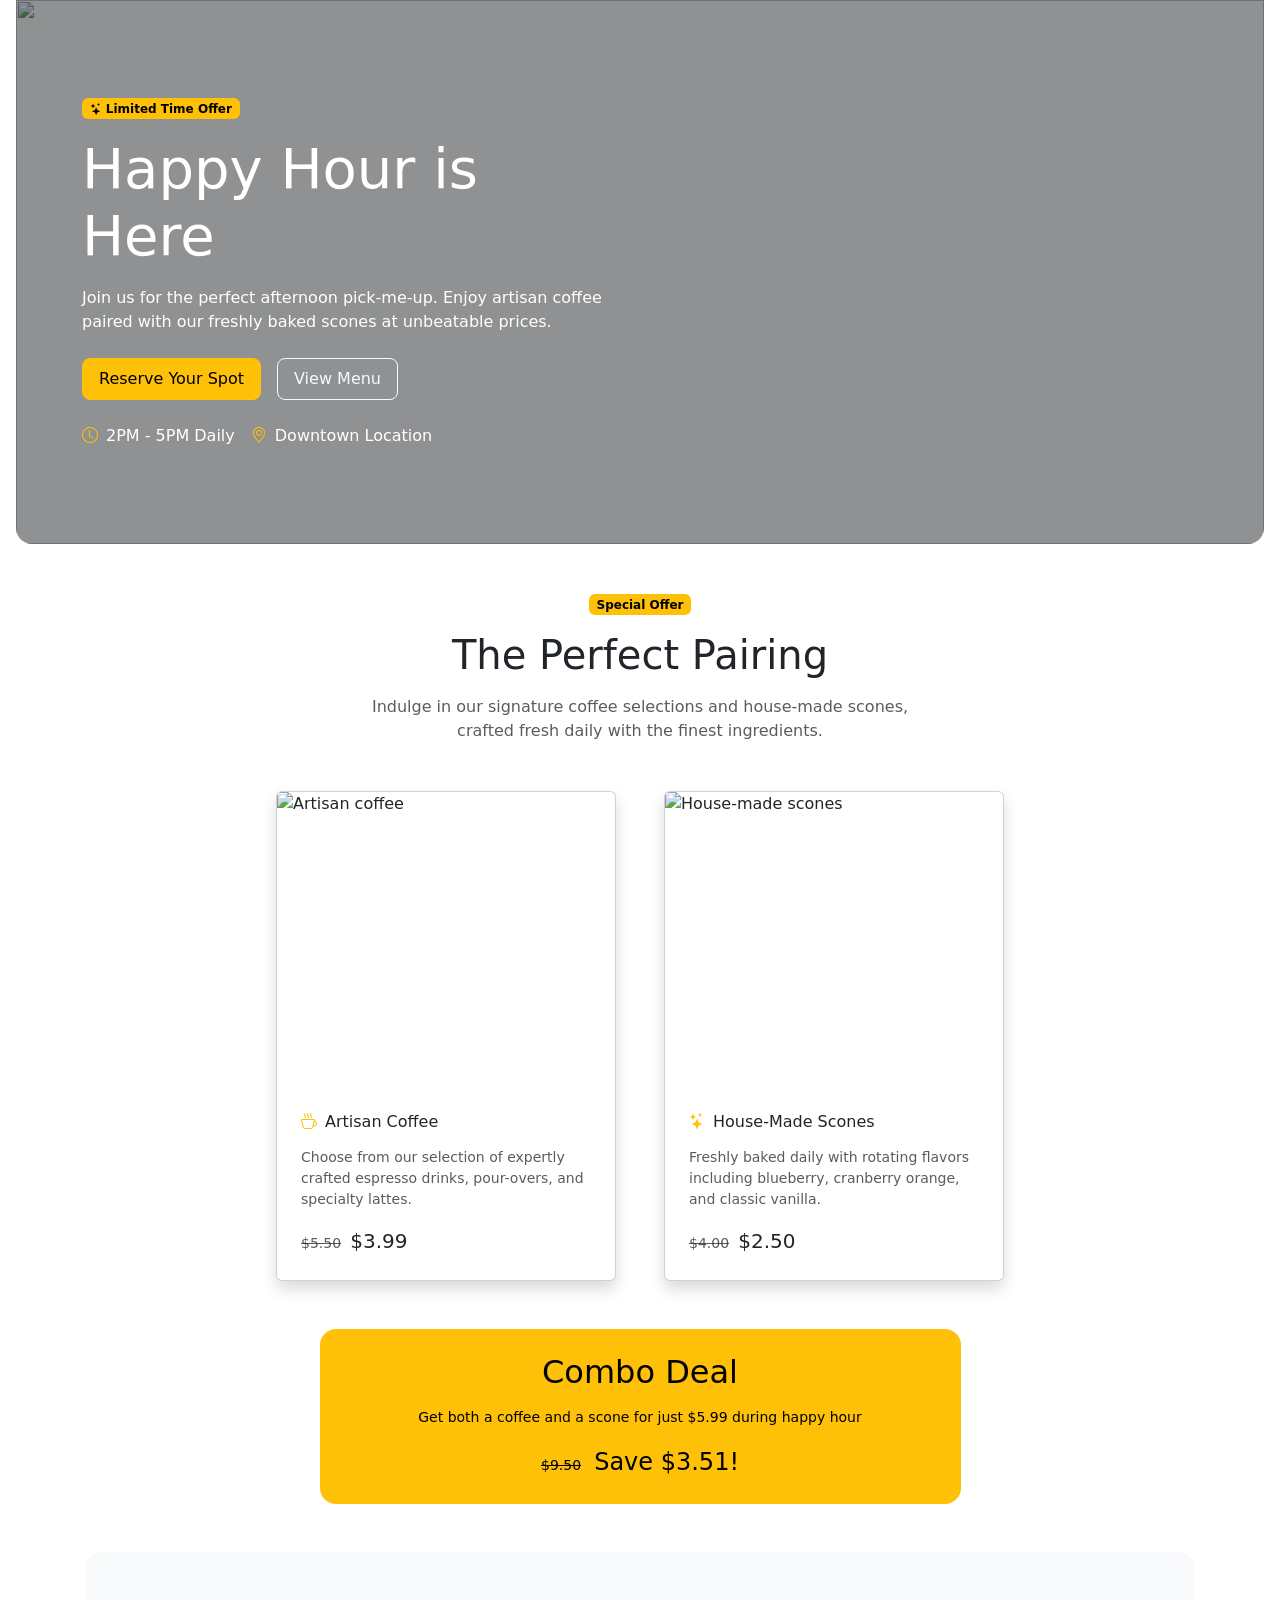
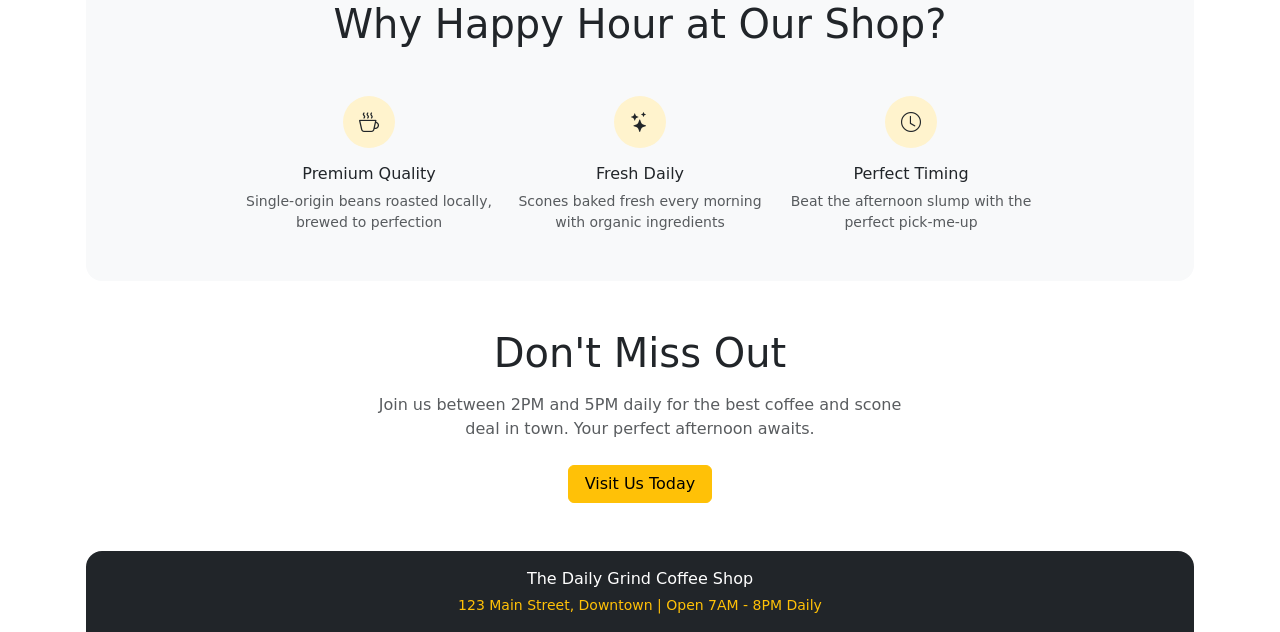
==== index.html @ 7a31ec3b "index!" ====
<!doctype html>
<html lang="en">
<head>
  <meta charset="utf-8">
  <meta name="viewport" content="width=device-width, initial-scale=1">
  <title>Happy Hour | The Daily Grind Coffee Shop</title>
  <!-- Bootstrap CSS: https://getbootstrap.com/docs/5.3/getting-started/introduction/ -->
  <link href="https://cdn.jsdelivr.net/npm/bootstrap@5.3.8/dist/css/bootstrap.min.css" rel="stylesheet">
  <!-- Bootstrap Icons: https://icons.getbootstrap.com/ -->
  <link href="https://cdn.jsdelivr.net/npm/bootstrap-icons@1.13.1/font/bootstrap-icons.min.css" rel="stylesheet">
</head>
<body>

  <!-- Hero
       Position utilities: https://getbootstrap.com/docs/5.3/utilities/position/
       Border radius utilities: https://getbootstrap.com/docs/5.3/utilities/borders/#radius -->
  <header class="position-relative overflow-hidden text-white rounded-bottom-4 mx-md-3">
    <!-- Object fit (background image): https://getbootstrap.com/docs/5.3/utilities/object-fit/ -->
    <img src="https://picsum.photos/1600/700?random=1" alt="" class="position-absolute top-0 start-0 w-100 h-100 object-fit-cover">
    <!-- Opacity (image overlay): https://getbootstrap.com/docs/5.3/utilities/opacity/ -->
    <div class="position-absolute top-0 start-0 w-100 h-100 bg-dark opacity-50"></div>

    <!-- Container: https://getbootstrap.com/docs/5.3/layout/containers/ -->
    <div class="container position-relative py-5">
      <!-- Grid: https://getbootstrap.com/docs/5.3/layout/grid/ -->
      <div class="row my-md-5">
        <div class="col-md-9 col-lg-6">
          <!-- Badge: https://getbootstrap.com/docs/5.3/components/badge/ -->
          <span class="badge text-bg-warning d-inline-flex align-items-center gap-1 mb-3">
            <!-- Icon: https://icons.getbootstrap.com/icons/stars/ -->
            <i class="bi bi-stars" aria-hidden="true"></i>
            Limited Time Offer
          </span>
          <!-- Display heading: https://getbootstrap.com/docs/5.3/content/typography/#display-headings -->
          <h1 class="display-4 mb-3">Happy Hour is Here</h1>
          <p class="mb-4">Join us for the perfect afternoon pick-me-up. Enjoy artisan coffee paired with our freshly baked scones at unbeatable prices.</p>

          <!-- Buttons: https://getbootstrap.com/docs/5.3/components/buttons/
               Stacked-to-row layout: https://getbootstrap.com/docs/5.3/components/buttons/#block-buttons -->
          <div class="d-grid d-sm-flex gap-3 mb-4">
            <a href="#" class="btn btn-warning btn-lg fs-6 px-3">Reserve Your Spot</a>
            <a href="#" class="btn btn-outline-light btn-lg fs-6 px-3">View Menu</a>
          </div>

          <!-- Unstyled list: https://getbootstrap.com/docs/5.3/content/typography/#unstyled
               Flex utilities: https://getbootstrap.com/docs/5.3/utilities/flex/ -->
          <ul class="list-unstyled d-flex flex-column flex-sm-row gap-3 mb-0">
            <li class="d-flex align-items-center gap-2">
              <!-- Icon: https://icons.getbootstrap.com/icons/clock/ -->
              <i class="bi bi-clock text-warning" aria-hidden="true"></i>
              2PM - 5PM Daily
            </li>
            <li class="d-flex align-items-center gap-2">
              <!-- Icon: https://icons.getbootstrap.com/icons/geo-alt/ -->
              <i class="bi bi-geo-alt text-warning" aria-hidden="true"></i>
              Downtown Location
            </li>
          </ul>
        </div>
      </div>
    </div>
  </header>

  <main>
    <!-- The Perfect Pairing
         Container: https://getbootstrap.com/docs/5.3/layout/containers/ -->
    <section class="container py-5">
      <!-- Grid: https://getbootstrap.com/docs/5.3/layout/grid/ -->
      <div class="row justify-content-center text-center mb-4 mb-md-5">
        <div class="col-md-8 col-lg-6">
          <!-- Badge: https://getbootstrap.com/docs/5.3/components/badge/ -->
          <span class="badge text-bg-warning mb-3">Special Offer</span>
          <!-- Display heading: https://getbootstrap.com/docs/5.3/content/typography/#display-headings -->
          <h2 class="display-6 mb-3">The Perfect Pairing</h2>
          <p class="text-body-secondary mb-0">Indulge in our signature coffee selections and house-made scones, crafted fresh daily with the finest ingredients.</p>
        </div>
      </div>

      <!-- Grid gutters: https://getbootstrap.com/docs/5.3/layout/gutters/ -->
      <div class="row justify-content-center g-4 gx-lg-5">
        <div class="col-md-6 col-lg-4">
          <!-- Card: https://getbootstrap.com/docs/5.3/components/card/
               Shadows: https://getbootstrap.com/docs/5.3/utilities/shadows/ -->
          <article class="card h-100 shadow">
            <!-- Responsive image: https://getbootstrap.com/docs/5.3/content/images/#responsive-images -->
            <img src="https://picsum.photos/640/560?random=2" width="640" height="560" alt="Artisan coffee" class="card-img-top img-fluid">
            <div class="card-body p-4">
              <h3 class="card-title h6 d-flex align-items-center gap-2 mb-3">
                <!-- Icon: https://icons.getbootstrap.com/icons/cup-hot/ -->
                <i class="bi bi-cup-hot text-warning" aria-hidden="true"></i>
                Artisan Coffee
              </h3>
              <p class="card-text text-body-secondary small">Choose from our selection of expertly crafted espresso drinks, pour-overs, and specialty lattes.</p>
              <!-- Inline text elements (s, small): https://getbootstrap.com/docs/5.3/content/typography/#inline-text-elements -->
              <p class="mb-0">
                <s class="small text-body-secondary">$5.50</s>
                <span class="fs-5 ms-1">$3.99</span>
              </p>
            </div>
          </article>
        </div>

        <div class="col-md-6 col-lg-4">
          <!-- Card: https://getbootstrap.com/docs/5.3/components/card/
               Shadows: https://getbootstrap.com/docs/5.3/utilities/shadows/ -->
          <article class="card h-100 shadow">
            <!-- Responsive image: https://getbootstrap.com/docs/5.3/content/images/#responsive-images -->
            <img src="https://picsum.photos/640/560?random=3" width="640" height="560" alt="House-made scones" class="card-img-top img-fluid">
            <div class="card-body p-4">
              <h3 class="card-title h6 d-flex align-items-center gap-2 mb-3">
                <!-- Icon: https://icons.getbootstrap.com/icons/stars/ -->
                <i class="bi bi-stars text-warning" aria-hidden="true"></i>
                House-Made Scones
              </h3>
              <p class="card-text text-body-secondary small">Freshly baked daily with rotating flavors including blueberry, cranberry orange, and classic vanilla.</p>
              <!-- Inline text elements (s, small): https://getbootstrap.com/docs/5.3/content/typography/#inline-text-elements -->
              <p class="mb-0">
                <s class="small text-body-secondary">$4.00</s>
                <span class="fs-5 ms-1">$2.50</span>
              </p>
            </div>
          </article>
        </div>
      </div>

      <!-- Combo Deal
           Grid: https://getbootstrap.com/docs/5.3/layout/grid/ -->
      <div class="row justify-content-center mt-5">
        <div class="col-md-10 col-lg-7">
          <!-- Color and background helper (text-bg-warning): https://getbootstrap.com/docs/5.3/helpers/color-background/ -->
          <div class="text-bg-warning rounded-4 text-center p-4">
            <h2 class="h2 fw-normal mb-3">Combo Deal</h2>
            <p class="small mb-3">Get both a coffee and a scone for just $5.99 during happy hour</p>
            <!-- Inline text elements (s, small): https://getbootstrap.com/docs/5.3/content/typography/#inline-text-elements -->
            <p class="mb-0">
              <s class="small">$9.50</s>
              <span class="fs-4 ms-2">Save $3.51!</span>
            </p>
          </div>
        </div>
      </div>
    </section>

    <!-- Why Happy Hour
         Responsive container: https://getbootstrap.com/docs/5.3/layout/containers/#responsive-containers -->
    <section class="container-md px-0 px-md-3">
      <!-- Background utilities: https://getbootstrap.com/docs/5.3/utilities/background/ -->
      <div class="bg-body-tertiary rounded-4 text-center px-4 py-4 py-md-5">
        <!-- Display heading: https://getbootstrap.com/docs/5.3/content/typography/#display-headings -->
        <h2 class="display-6 mb-4 mb-md-5">Why Happy Hour at Our Shop?</h2>
        <!-- Grid: https://getbootstrap.com/docs/5.3/layout/grid/ -->
        <div class="row g-4 justify-content-center">
          <div class="col-md-4 col-lg-3">
            <!-- Icon: https://icons.getbootstrap.com/icons/cup-hot/
                 Icon circle (rounded-circle): https://getbootstrap.com/docs/5.3/utilities/borders/#radius -->
            <div class="d-inline-flex align-items-center justify-content-center rounded-circle bg-warning-subtle p-3 mb-3">
              <i class="bi bi-cup-hot fs-5 lh-1 d-flex" aria-hidden="true"></i>
            </div>
            <h3 class="h6">Premium Quality</h3>
            <p class="text-body-secondary small mb-0">Single-origin beans roasted locally, brewed to perfection</p>
          </div>
          <div class="col-md-4 col-lg-3">
            <!-- Icon: https://icons.getbootstrap.com/icons/stars/
                 Icon circle (rounded-circle): https://getbootstrap.com/docs/5.3/utilities/borders/#radius -->
            <div class="d-inline-flex align-items-center justify-content-center rounded-circle bg-warning-subtle p-3 mb-3">
              <i class="bi bi-stars fs-5 lh-1 d-flex" aria-hidden="true"></i>
            </div>
            <h3 class="h6">Fresh Daily</h3>
            <p class="text-body-secondary small mb-0">Scones baked fresh every morning with organic ingredients</p>
          </div>
          <div class="col-md-4 col-lg-3">
            <!-- Icon: https://icons.getbootstrap.com/icons/clock/
                 Icon circle (rounded-circle): https://getbootstrap.com/docs/5.3/utilities/borders/#radius -->
            <div class="d-inline-flex align-items-center justify-content-center rounded-circle bg-warning-subtle p-3 mb-3">
              <i class="bi bi-clock fs-5 lh-1 d-flex" aria-hidden="true"></i>
            </div>
            <h3 class="h6">Perfect Timing</h3>
            <p class="text-body-secondary small mb-0">Beat the afternoon slump with the perfect pick-me-up</p>
          </div>
        </div>
      </div>
    </section>

    <!-- Don't Miss Out
         Container: https://getbootstrap.com/docs/5.3/layout/containers/ -->
    <section class="container text-center py-5">
      <!-- Grid: https://getbootstrap.com/docs/5.3/layout/grid/ -->
      <div class="row justify-content-center">
        <div class="col-md-8 col-lg-6">
          <!-- Display heading: https://getbootstrap.com/docs/5.3/content/typography/#display-headings -->
          <h2 class="display-6 mb-3">Don't Miss Out</h2>
          <p class="text-body-secondary mb-4">Join us between 2PM and 5PM daily for the best coffee and scone deal in town. Your perfect afternoon awaits.</p>
          <!-- Button: https://getbootstrap.com/docs/5.3/components/buttons/ -->
          <a href="#" class="btn btn-warning px-3">Visit Us Today</a>
        </div>
      </div>
    </section>
  </main>

  <!-- Footer
       Responsive container: https://getbootstrap.com/docs/5.3/layout/containers/#responsive-containers -->
  <footer class="container-md px-0 px-md-3">
    <!-- Color and background helper (text-bg-dark): https://getbootstrap.com/docs/5.3/helpers/color-background/ -->
    <div class="text-bg-dark rounded-top-4 text-center px-3 py-3">
      <p class="mb-1">The Daily Grind Coffee Shop</p>
      <p class="small text-warning mb-0">123 Main Street, Downtown | Open 7AM - 8PM Daily</p>
    </div>
  </footer>

</body>
</html>
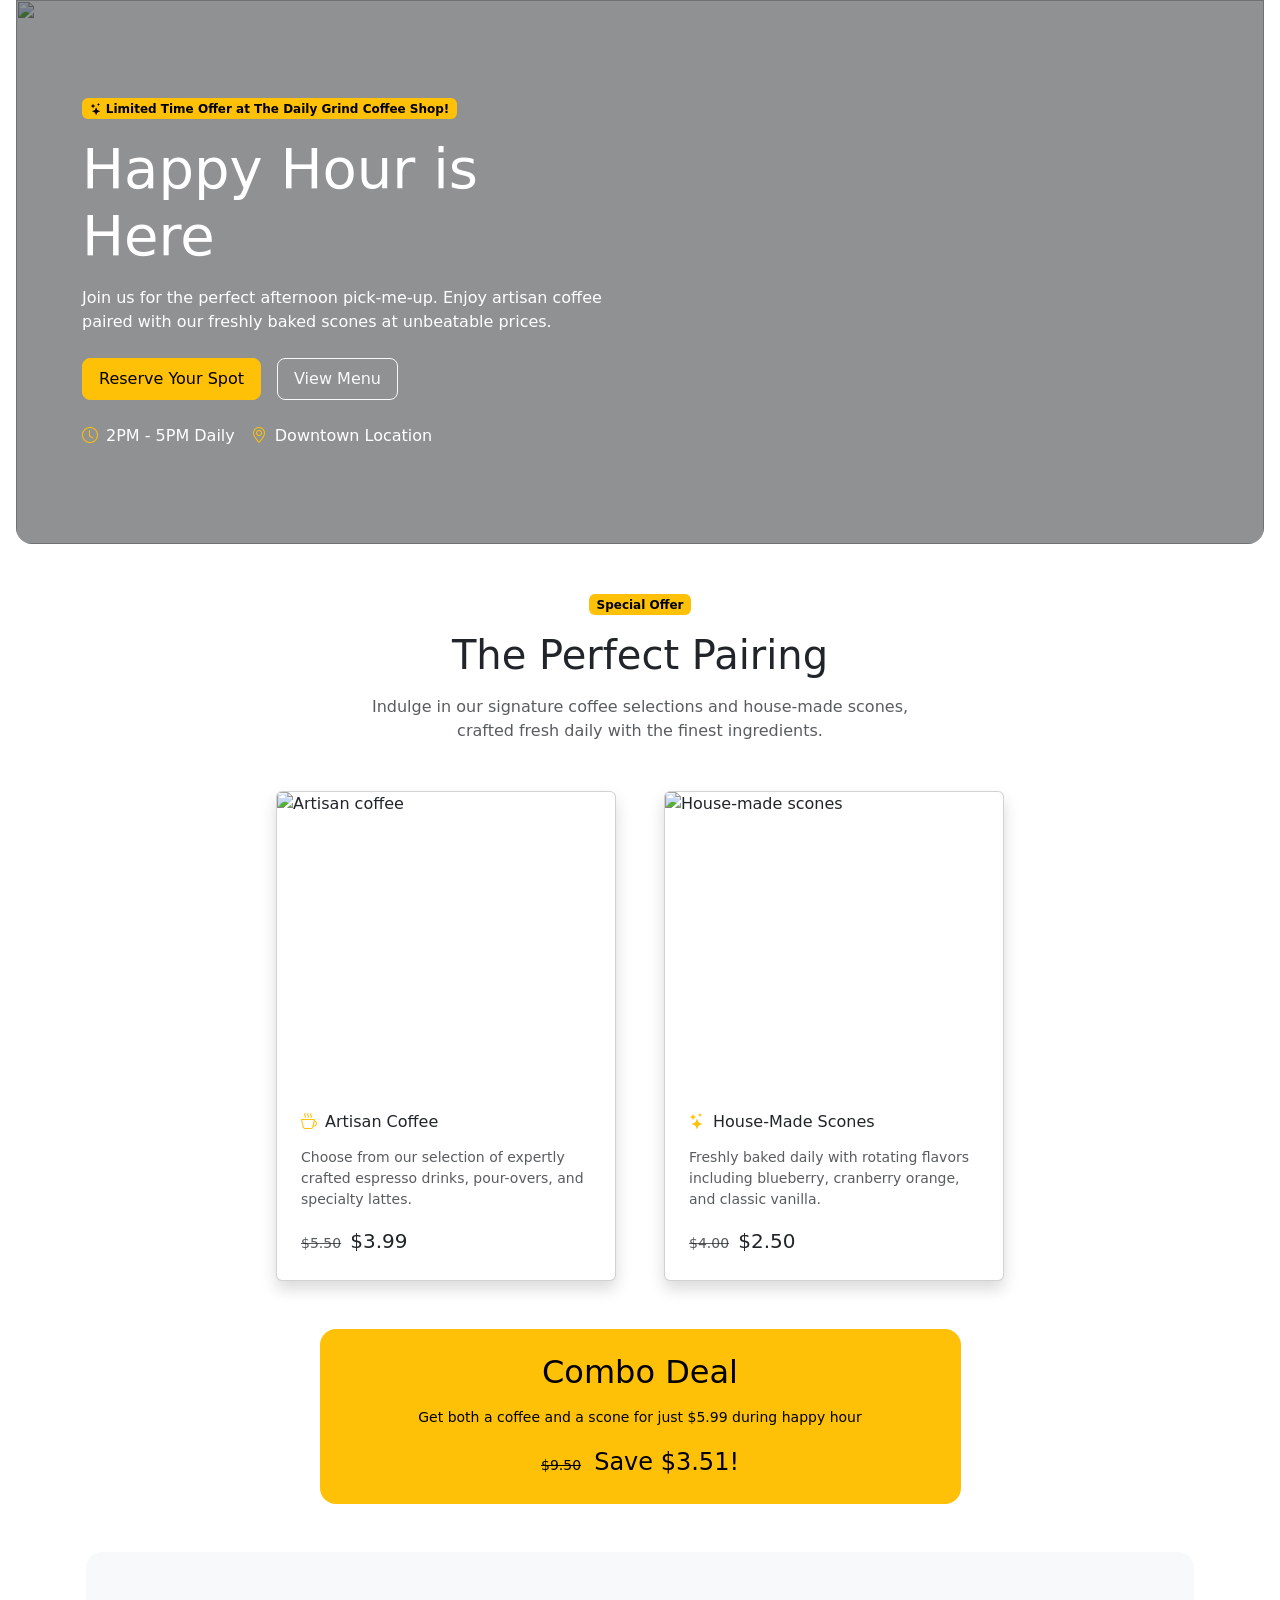
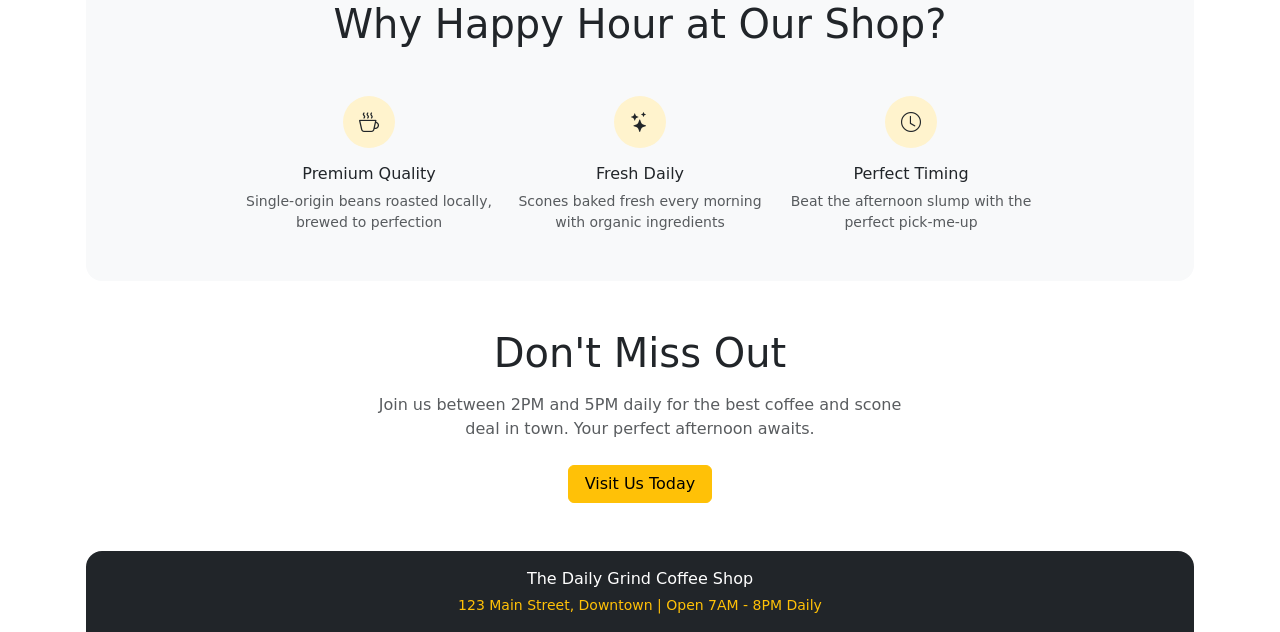
==== commit ec79e3d3: "hgh" ====
--- a/index.html
+++ b/index.html
@@ -8,7 +8,10 @@
   <link href="https://cdn.jsdelivr.net/npm/bootstrap@5.3.8/dist/css/bootstrap.min.css" rel="stylesheet">
   <!-- Bootstrap Icons: https://icons.getbootstrap.com/ -->
   <link href="https://cdn.jsdelivr.net/npm/bootstrap-icons@1.13.1/font/bootstrap-icons.min.css" rel="stylesheet">
-</head>
+  <!--Aladin as logo, LINE Seed JP as body-->
+  <link rel="preconnect" href="https://fonts.googleapis.com">
+<link rel="preconnect" href="https://fonts.gstatic.com" crossorigin>
+<link href="https://fonts.googleapis.com/css2?family=Aladin&family=LINE+Seed+JP&display=swap" rel="stylesheet">
 <body>
 
   <!-- Hero
@@ -29,7 +32,7 @@
           <span class="badge text-bg-warning d-inline-flex align-items-center gap-1 mb-3">
             <!-- Icon: https://icons.getbootstrap.com/icons/stars/ -->
             <i class="bi bi-stars" aria-hidden="true"></i>
-            Limited Time Offer
+            Limited Time Offer at The Daily Grind Coffee Shop!
           </span>
           <!-- Display heading: https://getbootstrap.com/docs/5.3/content/typography/#display-headings -->
           <h1 class="display-4 mb-3">Happy Hour is Here</h1>
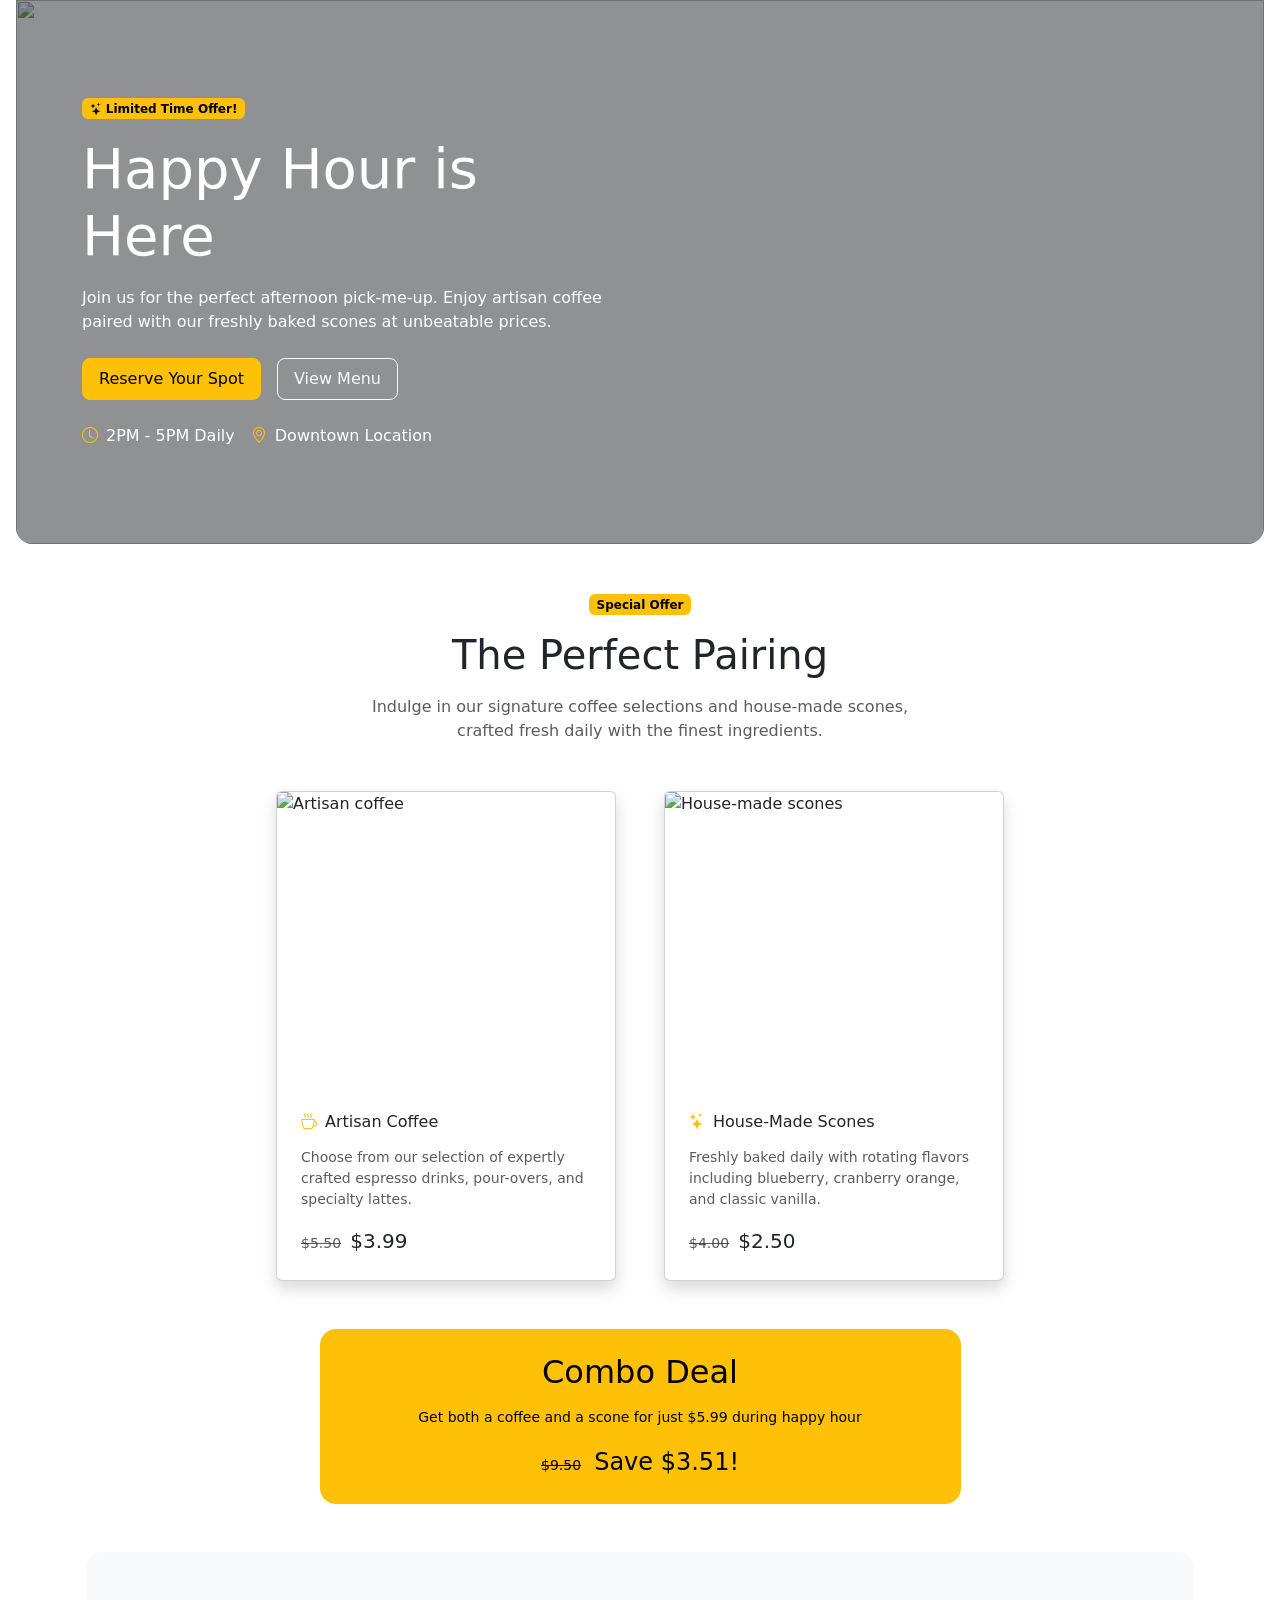
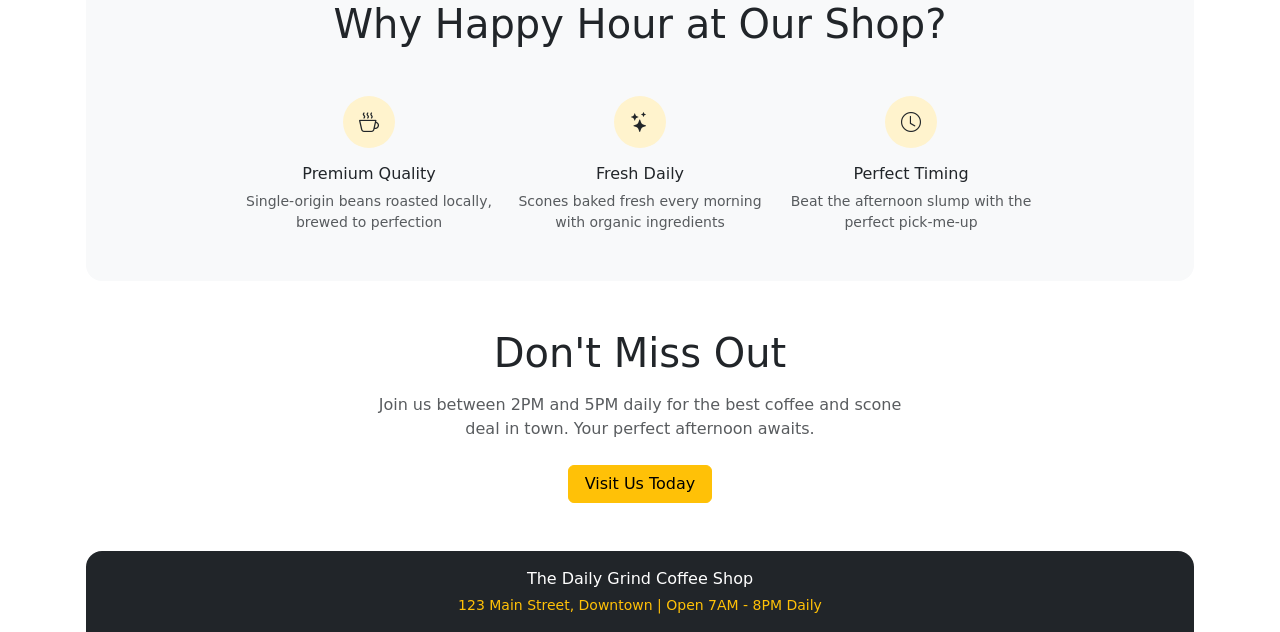
==== commit d237ec54: "again" ====
--- a/index.html
+++ b/index.html
@@ -32,7 +32,7 @@
           <span class="badge text-bg-warning d-inline-flex align-items-center gap-1 mb-3">
             <!-- Icon: https://icons.getbootstrap.com/icons/stars/ -->
             <i class="bi bi-stars" aria-hidden="true"></i>
-            Limited Time Offer at The Daily Grind Coffee Shop!
+            Limited Time Offer!
           </span>
           <!-- Display heading: https://getbootstrap.com/docs/5.3/content/typography/#display-headings -->
           <h1 class="display-4 mb-3">Happy Hour is Here</h1>
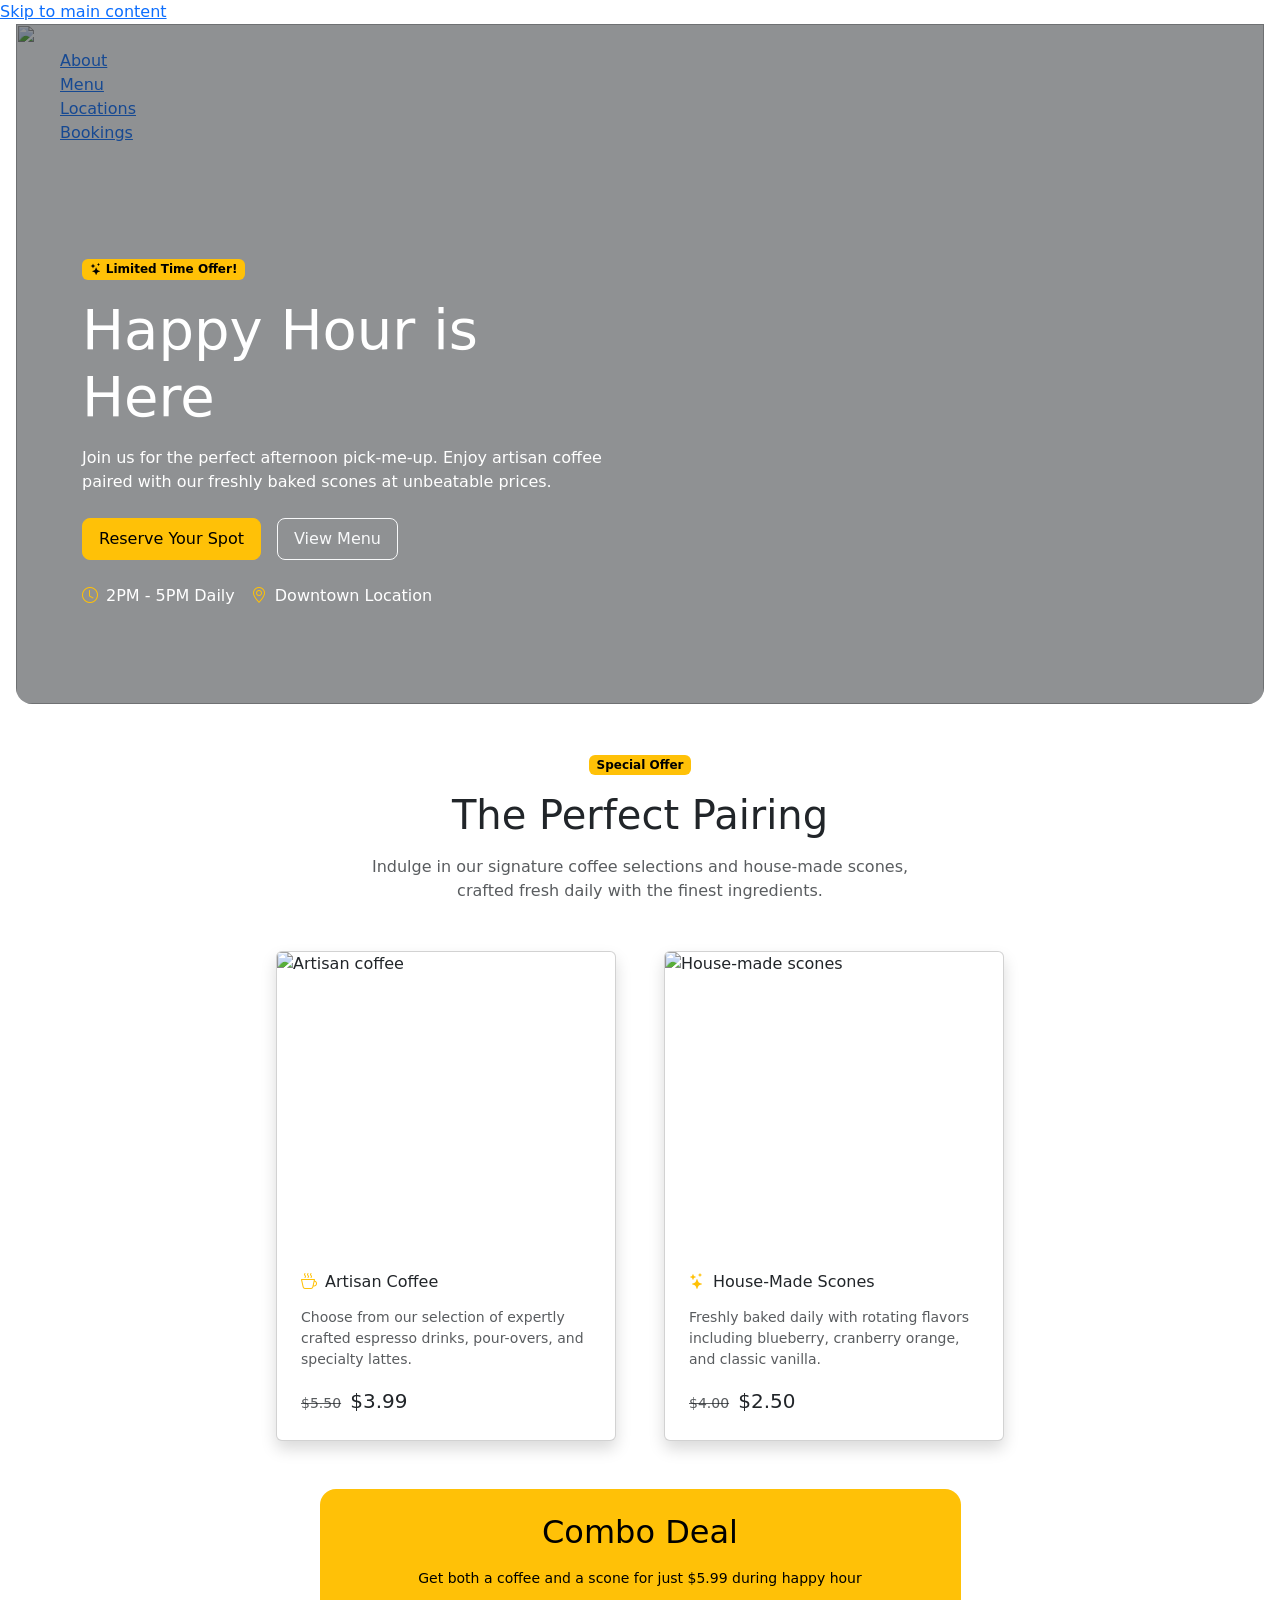
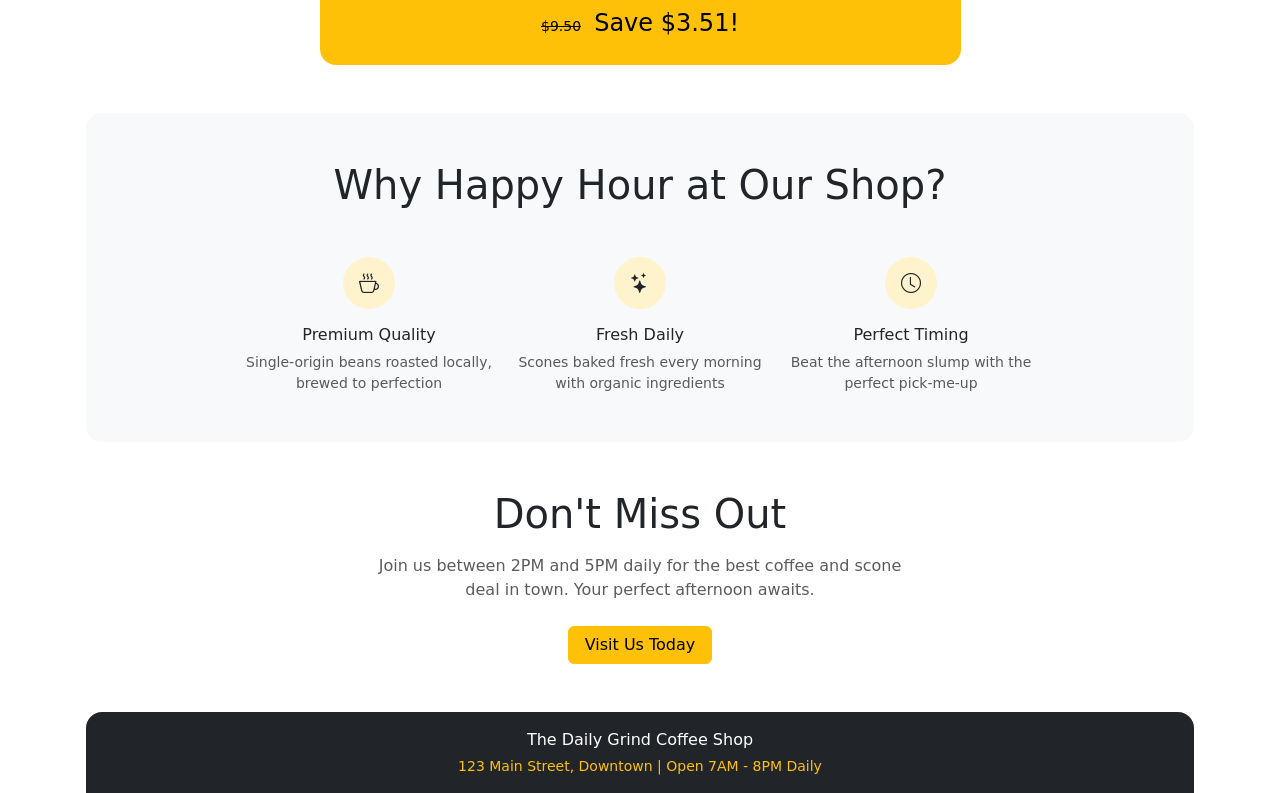
==== commit 3c7f8198: "gjksd i have to organize the css" ====
--- a/index.html
+++ b/index.html
@@ -1,5 +1,6 @@
 <!doctype html>
 <html lang="en">
+
 <head>
   <meta charset="utf-8">
   <meta name="viewport" content="width=device-width, initial-scale=1">
@@ -10,16 +11,55 @@
   <link href="https://cdn.jsdelivr.net/npm/bootstrap-icons@1.13.1/font/bootstrap-icons.min.css" rel="stylesheet">
   <!--Aladin as logo, LINE Seed JP as body-->
   <link rel="preconnect" href="https://fonts.googleapis.com">
-<link rel="preconnect" href="https://fonts.gstatic.com" crossorigin>
-<link href="https://fonts.googleapis.com/css2?family=Aladin&family=LINE+Seed+JP&display=swap" rel="stylesheet">
+  <link rel="preconnect" href="https://fonts.gstatic.com" crossorigin>
+  <link href="https://fonts.googleapis.com/css2?family=Aladin&family=LINE+Seed+JP&display=swap" rel="stylesheet">
+
 <body>
 
   <!-- Hero
        Position utilities: https://getbootstrap.com/docs/5.3/utilities/position/
        Border radius utilities: https://getbootstrap.com/docs/5.3/utilities/borders/#radius -->
+  <a class="skip" href="#main">Skip to main content</a>
   <header class="position-relative overflow-hidden text-white rounded-bottom-4 mx-md-3">
+    <span>
+      <!--define logo-->
+      <div class="container-fluid">
+        <a class="navbar-brand" href="#">Daily Grind Coffee</a>
+        <button class="btn-icon navbar-toggler" type="button" data-bs-toggle="drawer" data-bs-target="#navbarsExample04"
+          aria-controls="navbarsExample04" aria-expanded="false" aria-label="Toggle navigation">
+          <span class="navbar-toggler-icon" aria-hidden="true"></span>
+        </button>
+
+        <nav aria-label="Primary">
+          <ul id="primary-menu">
+            <li><a href="about.html">About</a></li>
+            <li><a href="#">Menu</a></li>
+            <li><a href="#">Locations</a></li>
+            <li><a href="#">Bookings</a></li>
+          </ul>
+
+          <dialog class="drawer drawer-end" tabindex="-1" id="navbarsExample04" aria-label="Navigation">
+            <ul class="navbar-nav me-auto mb-2 md:mb-0">
+              <li class="nav-item">
+                <a class="nav-link active" href="about.html">About</a>
+              </li>
+              <li class="nav-item active">
+                <a class="nav-link" href="#">Menu</a></li>
+              <li class="nav-item">
+                <a class="nav-link active" href="#">Locations</a>
+              </li>
+              <li class="nav-item active">
+                <a class="nav-link active" href="#">Bookings</a>
+              </li>
+            </ul>
+          </dialog>
+      </div>
+      </nav>
+      </div>
+    </span>
     <!-- Object fit (background image): https://getbootstrap.com/docs/5.3/utilities/object-fit/ -->
-    <img src="https://picsum.photos/1600/700?random=1" alt="" class="position-absolute top-0 start-0 w-100 h-100 object-fit-cover">
+    <img src="https://picsum.photos/1600/700?random=1" alt=""
+      class="position-absolute top-0 start-0 w-100 h-100 object-fit-cover">
     <!-- Opacity (image overlay): https://getbootstrap.com/docs/5.3/utilities/opacity/ -->
     <div class="position-absolute top-0 start-0 w-100 h-100 bg-dark opacity-50"></div>
 
@@ -36,7 +76,8 @@
           </span>
           <!-- Display heading: https://getbootstrap.com/docs/5.3/content/typography/#display-headings -->
           <h1 class="display-4 mb-3">Happy Hour is Here</h1>
-          <p class="mb-4">Join us for the perfect afternoon pick-me-up. Enjoy artisan coffee paired with our freshly baked scones at unbeatable prices.</p>
+          <p class="mb-4">Join us for the perfect afternoon pick-me-up. Enjoy artisan coffee paired with our freshly
+            baked scones at unbeatable prices.</p>
 
           <!-- Buttons: https://getbootstrap.com/docs/5.3/components/buttons/
                Stacked-to-row layout: https://getbootstrap.com/docs/5.3/components/buttons/#block-buttons -->
@@ -75,7 +116,8 @@
           <span class="badge text-bg-warning mb-3">Special Offer</span>
           <!-- Display heading: https://getbootstrap.com/docs/5.3/content/typography/#display-headings -->
           <h2 class="display-6 mb-3">The Perfect Pairing</h2>
-          <p class="text-body-secondary mb-0">Indulge in our signature coffee selections and house-made scones, crafted fresh daily with the finest ingredients.</p>
+          <p class="text-body-secondary mb-0">Indulge in our signature coffee selections and house-made scones, crafted
+            fresh daily with the finest ingredients.</p>
         </div>
       </div>
 
@@ -86,14 +128,16 @@
                Shadows: https://getbootstrap.com/docs/5.3/utilities/shadows/ -->
           <article class="card h-100 shadow">
             <!-- Responsive image: https://getbootstrap.com/docs/5.3/content/images/#responsive-images -->
-            <img src="https://picsum.photos/640/560?random=2" width="640" height="560" alt="Artisan coffee" class="card-img-top img-fluid">
+            <img src="https://picsum.photos/640/560?random=2" width="640" height="560" alt="Artisan coffee"
+              class="card-img-top img-fluid">
             <div class="card-body p-4">
               <h3 class="card-title h6 d-flex align-items-center gap-2 mb-3">
                 <!-- Icon: https://icons.getbootstrap.com/icons/cup-hot/ -->
                 <i class="bi bi-cup-hot text-warning" aria-hidden="true"></i>
                 Artisan Coffee
               </h3>
-              <p class="card-text text-body-secondary small">Choose from our selection of expertly crafted espresso drinks, pour-overs, and specialty lattes.</p>
+              <p class="card-text text-body-secondary small">Choose from our selection of expertly crafted espresso
+                drinks, pour-overs, and specialty lattes.</p>
               <!-- Inline text elements (s, small): https://getbootstrap.com/docs/5.3/content/typography/#inline-text-elements -->
               <p class="mb-0">
                 <s class="small text-body-secondary">$5.50</s>
@@ -108,14 +152,16 @@
                Shadows: https://getbootstrap.com/docs/5.3/utilities/shadows/ -->
           <article class="card h-100 shadow">
             <!-- Responsive image: https://getbootstrap.com/docs/5.3/content/images/#responsive-images -->
-            <img src="https://picsum.photos/640/560?random=3" width="640" height="560" alt="House-made scones" class="card-img-top img-fluid">
+            <img src="https://picsum.photos/640/560?random=3" width="640" height="560" alt="House-made scones"
+              class="card-img-top img-fluid">
             <div class="card-body p-4">
               <h3 class="card-title h6 d-flex align-items-center gap-2 mb-3">
                 <!-- Icon: https://icons.getbootstrap.com/icons/stars/ -->
                 <i class="bi bi-stars text-warning" aria-hidden="true"></i>
                 House-Made Scones
               </h3>
-              <p class="card-text text-body-secondary small">Freshly baked daily with rotating flavors including blueberry, cranberry orange, and classic vanilla.</p>
+              <p class="card-text text-body-secondary small">Freshly baked daily with rotating flavors including
+                blueberry, cranberry orange, and classic vanilla.</p>
               <!-- Inline text elements (s, small): https://getbootstrap.com/docs/5.3/content/typography/#inline-text-elements -->
               <p class="mb-0">
                 <s class="small text-body-secondary">$4.00</s>
@@ -156,7 +202,8 @@
           <div class="col-md-4 col-lg-3">
             <!-- Icon: https://icons.getbootstrap.com/icons/cup-hot/
                  Icon circle (rounded-circle): https://getbootstrap.com/docs/5.3/utilities/borders/#radius -->
-            <div class="d-inline-flex align-items-center justify-content-center rounded-circle bg-warning-subtle p-3 mb-3">
+            <div
+              class="d-inline-flex align-items-center justify-content-center rounded-circle bg-warning-subtle p-3 mb-3">
               <i class="bi bi-cup-hot fs-5 lh-1 d-flex" aria-hidden="true"></i>
             </div>
             <h3 class="h6">Premium Quality</h3>
@@ -165,7 +212,8 @@
           <div class="col-md-4 col-lg-3">
             <!-- Icon: https://icons.getbootstrap.com/icons/stars/
                  Icon circle (rounded-circle): https://getbootstrap.com/docs/5.3/utilities/borders/#radius -->
-            <div class="d-inline-flex align-items-center justify-content-center rounded-circle bg-warning-subtle p-3 mb-3">
+            <div
+              class="d-inline-flex align-items-center justify-content-center rounded-circle bg-warning-subtle p-3 mb-3">
               <i class="bi bi-stars fs-5 lh-1 d-flex" aria-hidden="true"></i>
             </div>
             <h3 class="h6">Fresh Daily</h3>
@@ -174,7 +222,8 @@
           <div class="col-md-4 col-lg-3">
             <!-- Icon: https://icons.getbootstrap.com/icons/clock/
                  Icon circle (rounded-circle): https://getbootstrap.com/docs/5.3/utilities/borders/#radius -->
-            <div class="d-inline-flex align-items-center justify-content-center rounded-circle bg-warning-subtle p-3 mb-3">
+            <div
+              class="d-inline-flex align-items-center justify-content-center rounded-circle bg-warning-subtle p-3 mb-3">
               <i class="bi bi-clock fs-5 lh-1 d-flex" aria-hidden="true"></i>
             </div>
             <h3 class="h6">Perfect Timing</h3>
@@ -192,7 +241,8 @@
         <div class="col-md-8 col-lg-6">
           <!-- Display heading: https://getbootstrap.com/docs/5.3/content/typography/#display-headings -->
           <h2 class="display-6 mb-3">Don't Miss Out</h2>
-          <p class="text-body-secondary mb-4">Join us between 2PM and 5PM daily for the best coffee and scone deal in town. Your perfect afternoon awaits.</p>
+          <p class="text-body-secondary mb-4">Join us between 2PM and 5PM daily for the best coffee and scone deal in
+            town. Your perfect afternoon awaits.</p>
           <!-- Button: https://getbootstrap.com/docs/5.3/components/buttons/ -->
           <a href="#" class="btn btn-warning px-3">Visit Us Today</a>
         </div>
@@ -211,4 +261,5 @@
   </footer>
 
 </body>
-</html>
+
+</html>
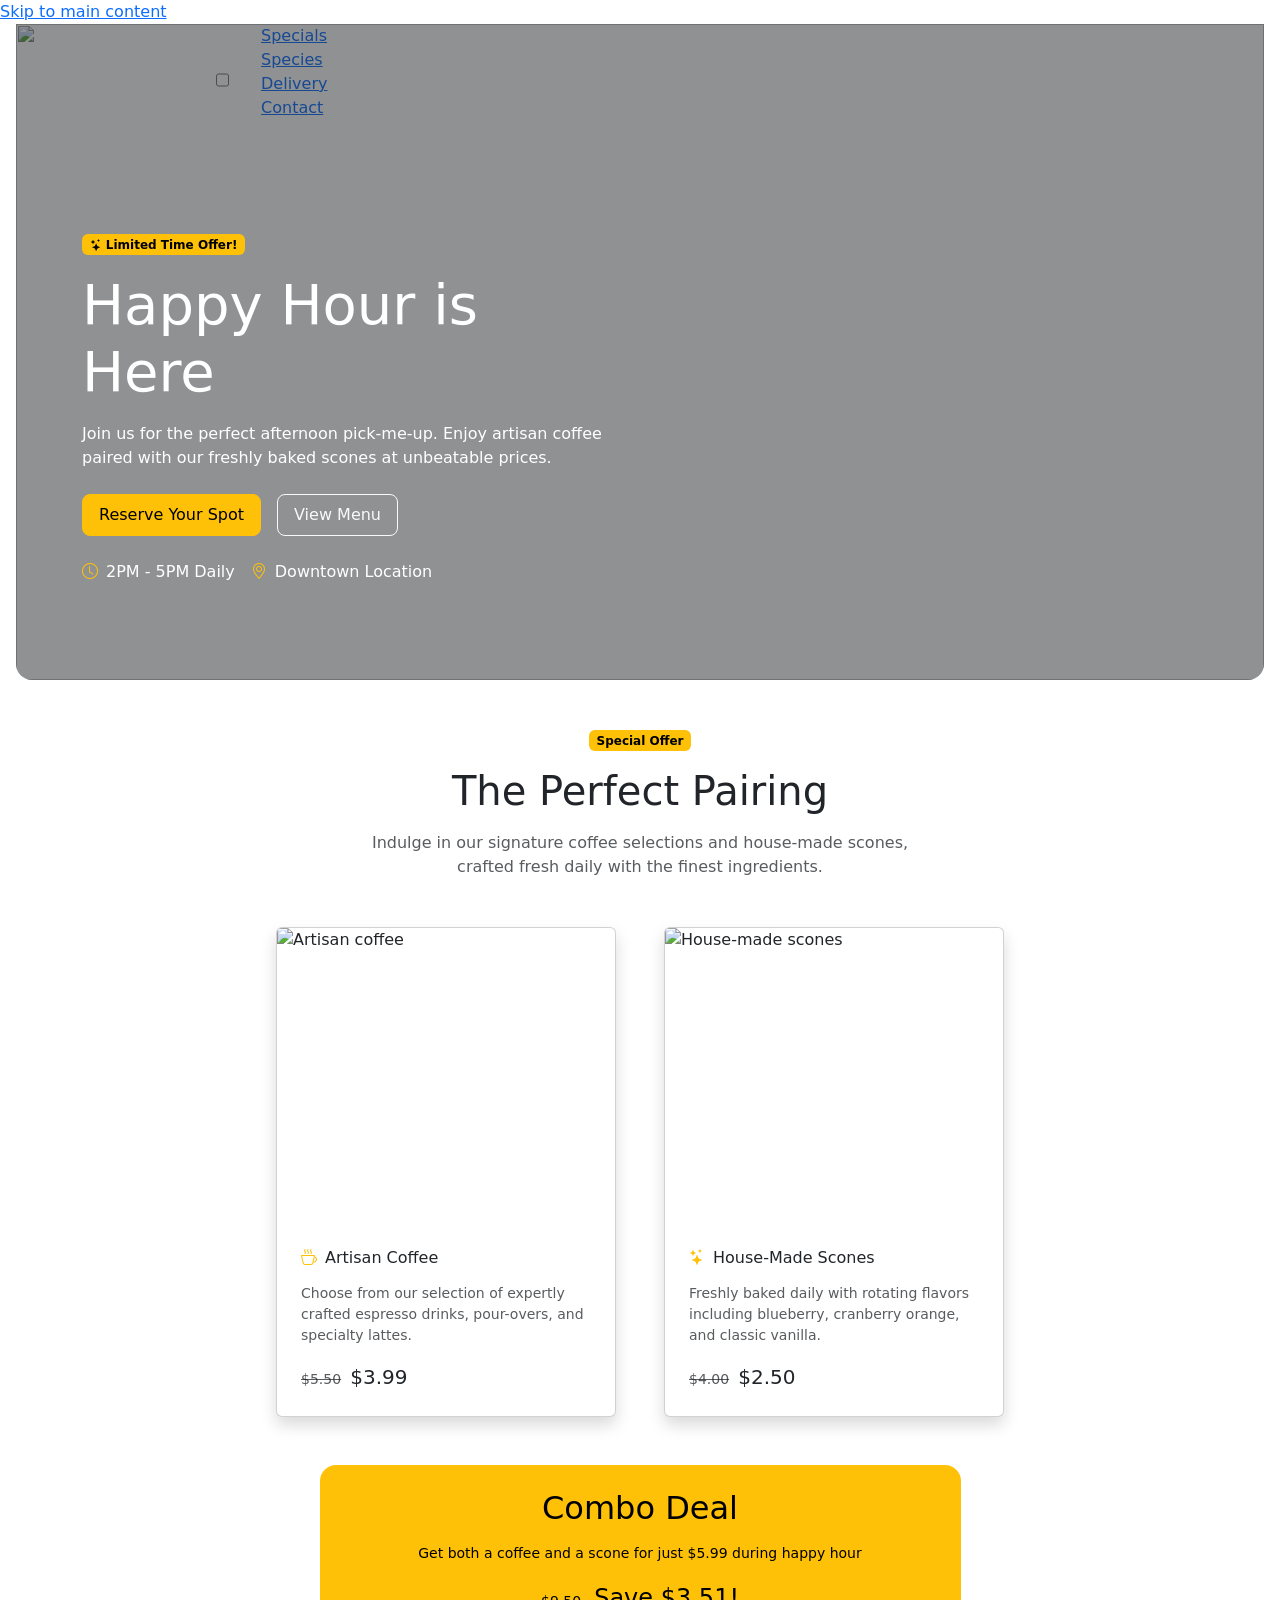
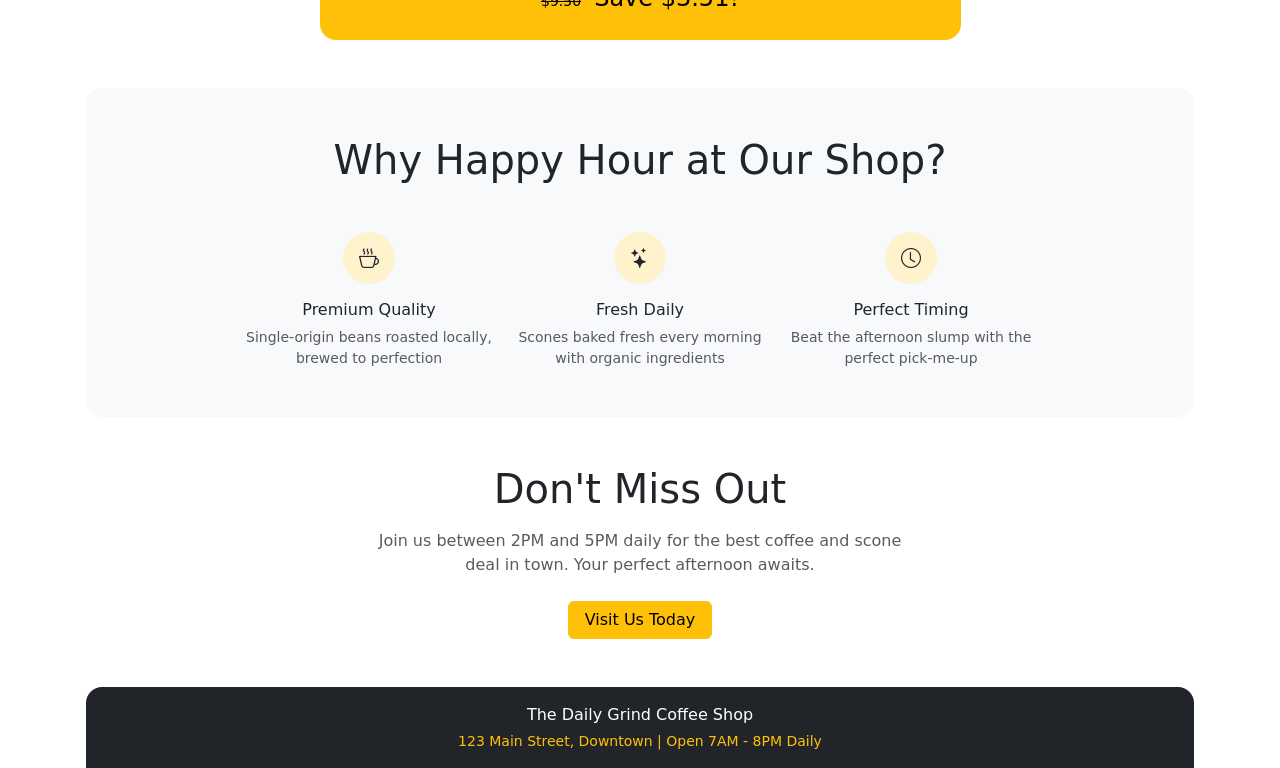
==== commit df5b6e83: "hgj" ====
--- a/index.html
+++ b/index.html
@@ -22,8 +22,28 @@
   <a class="skip" href="#main">Skip to main content</a>
   <header class="position-relative overflow-hidden text-white rounded-bottom-4 mx-md-3">
     <span>
+      <div class="container nav">
+      <a class="navbar-brand" href="#" aria-label="Daily Grind Coffee Home">
+        <span class="dot" aria-hidden="true"></span>
+        Daily Grind Coffee
+      </a>
+      <input type="checkbox" id="nav-toggle" aria-label="Toggle navigation" />
+      <label for="nav-toggle" class="hamburger" aria-hidden="true" title="Menu" aria-controls="primary-menu">
+        <span class="top"></span>
+        <span class="mid"></span>
+        <span class="bot"></span>
+      </label>
+      <nav aria-label="Primary">
+        <ul id="primary-menu">
+          <li><a href="#specials">Specials</a></li>
+          <li><a href="#species">Species</a></li>
+          <li><a href="#delivery">Delivery</a></li>
+          <li><a href="#contact">Contact</a></li>
+        </ul>
+      </nav>
+    </div>
       <!--define logo-->
-      <div class="container-fluid">
+      <!-- <div class="container-fluid">
         <a class="navbar-brand" href="#">Daily Grind Coffee</a>
         <button class="btn-icon navbar-toggler" type="button" data-bs-toggle="drawer" data-bs-target="#navbarsExample04"
           aria-controls="navbarsExample04" aria-expanded="false" aria-label="Toggle navigation">
@@ -41,21 +61,20 @@
           <dialog class="drawer drawer-end" tabindex="-1" id="navbarsExample04" aria-label="Navigation">
             <ul class="navbar-nav me-auto mb-2 md:mb-0">
               <li class="nav-item">
-                <a class="nav-link active" href="about.html">About</a>
+                <a class="nav-link active" aria-current="about" href="about.html">About</a>
               </li>
-              <li class="nav-item active">
-                <a class="nav-link" href="#">Menu</a></li>
+              <li class="nav-item active"><a class="nav-link" href="#">Menu</a></li>
               <li class="nav-item">
                 <a class="nav-link active" href="#">Locations</a>
               </li>
               <li class="nav-item active">
-                <a class="nav-link active" href="#">Bookings</a>
+                <a class="nav-link" href="#">Bookings</a>
               </li>
             </ul>
           </dialog>
       </div>
       </nav>
-      </div>
+      </div >-->
     </span>
     <!-- Object fit (background image): https://getbootstrap.com/docs/5.3/utilities/object-fit/ -->
     <img src="https://picsum.photos/1600/700?random=1" alt=""
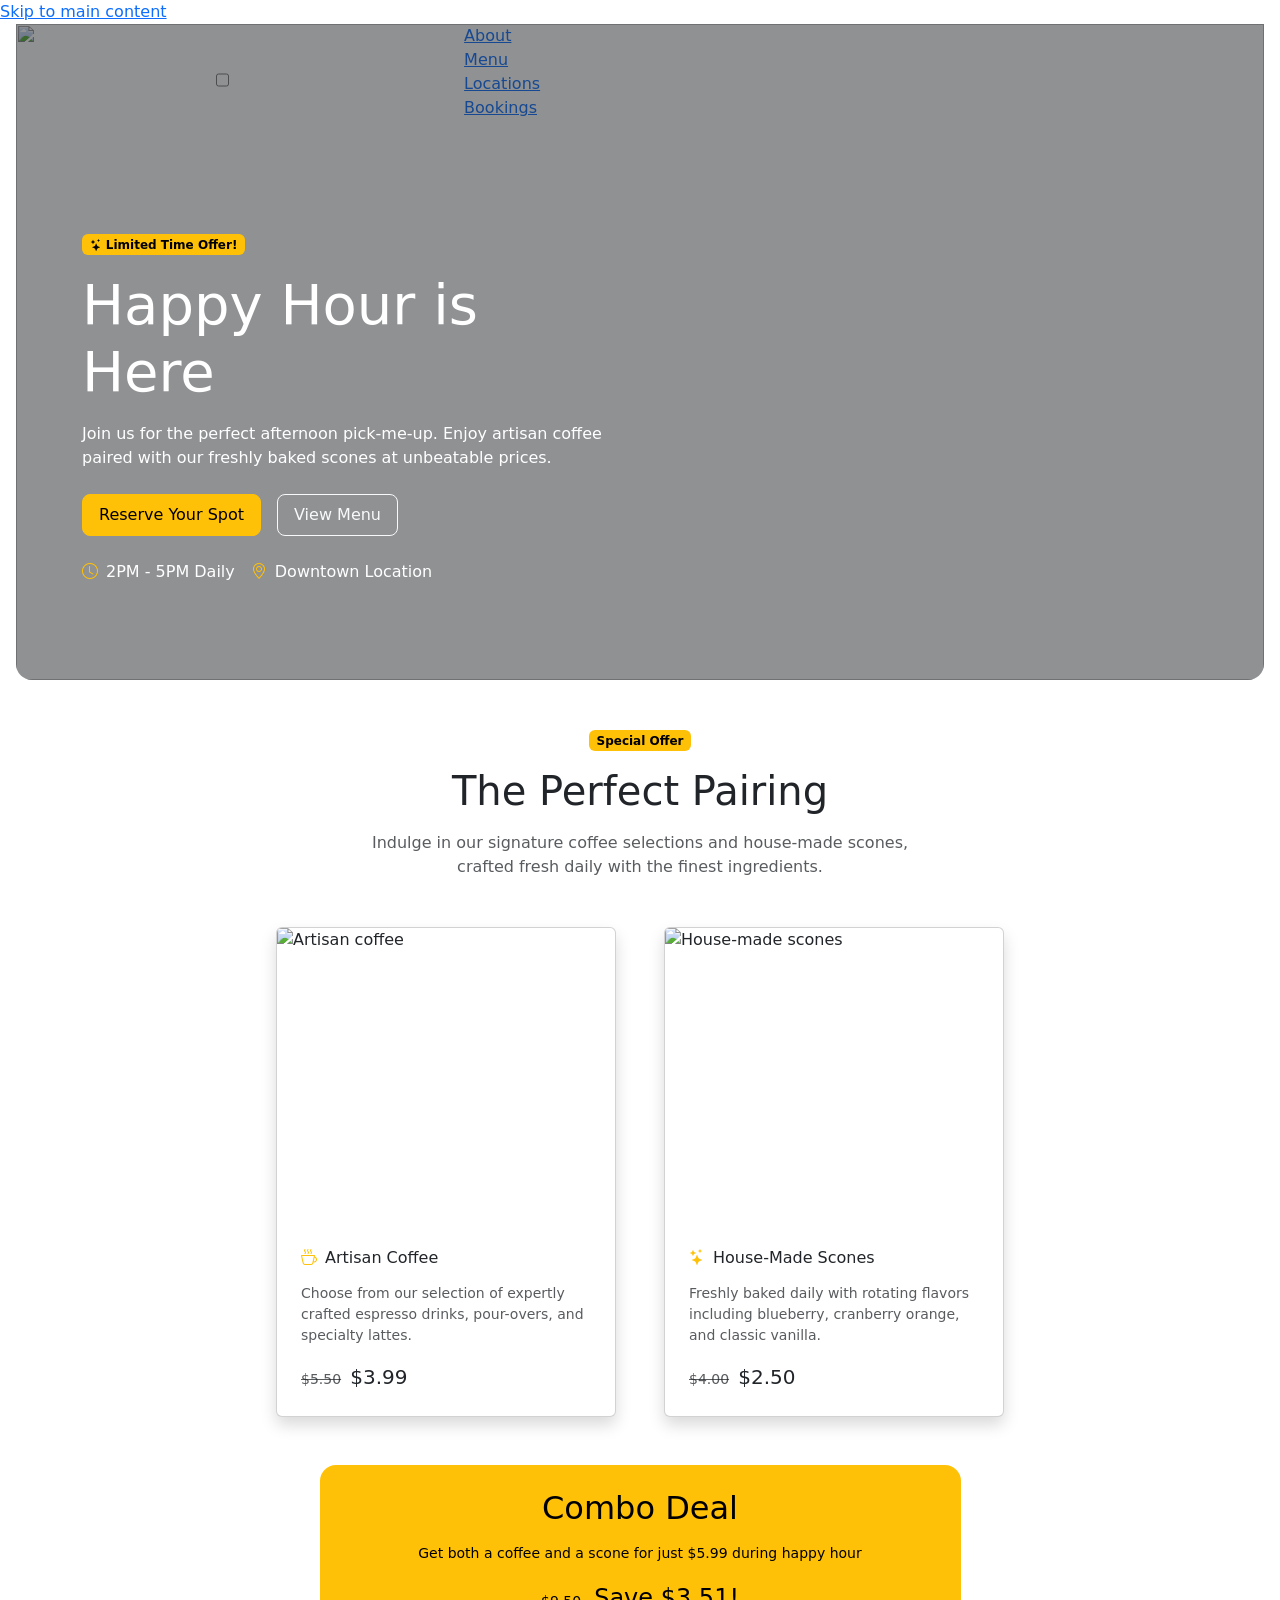
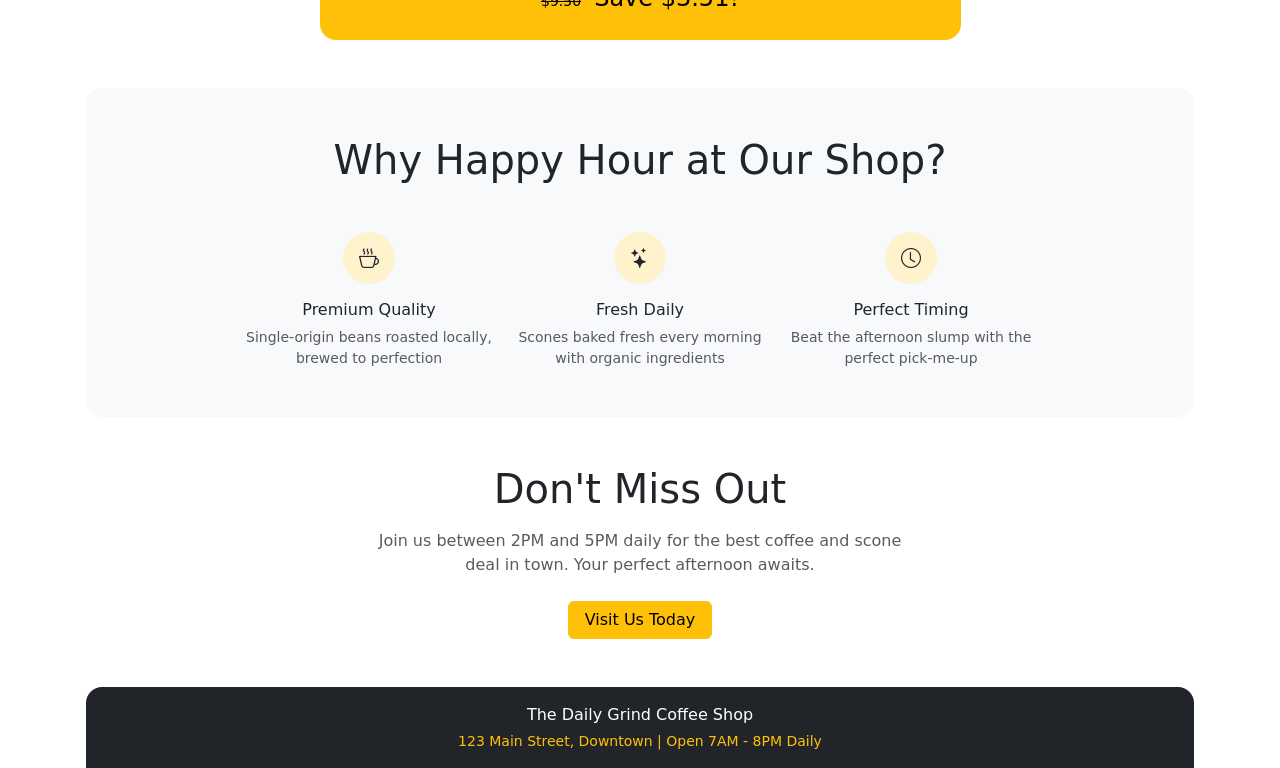
==== commit 0dc6c7a5: "ss" ====
--- a/index.html
+++ b/index.html
@@ -29,16 +29,16 @@
       </a>
       <input type="checkbox" id="nav-toggle" aria-label="Toggle navigation" />
       <label for="nav-toggle" class="hamburger" aria-hidden="true" title="Menu" aria-controls="primary-menu">
-        <span class="top"></span>
-        <span class="mid"></span>
-        <span class="bot"></span>
+        <span class="top">Menu</span>
+        <span class="mid">Locations</span>
+        <span class="bot">Bookings</span>
       </label>
       <nav aria-label="Primary">
         <ul id="primary-menu">
-          <li><a href="#specials">Specials</a></li>
-          <li><a href="#species">Species</a></li>
-          <li><a href="#delivery">Delivery</a></li>
-          <li><a href="#contact">Contact</a></li>
+          <li><a href="about.html">About</a></li>
+          <li><a href="#">Menu</a></li>
+          <li><a href="#">Locations</a></li>
+          <li><a href="#">Bookings</a></li>
         </ul>
       </nav>
     </div>
